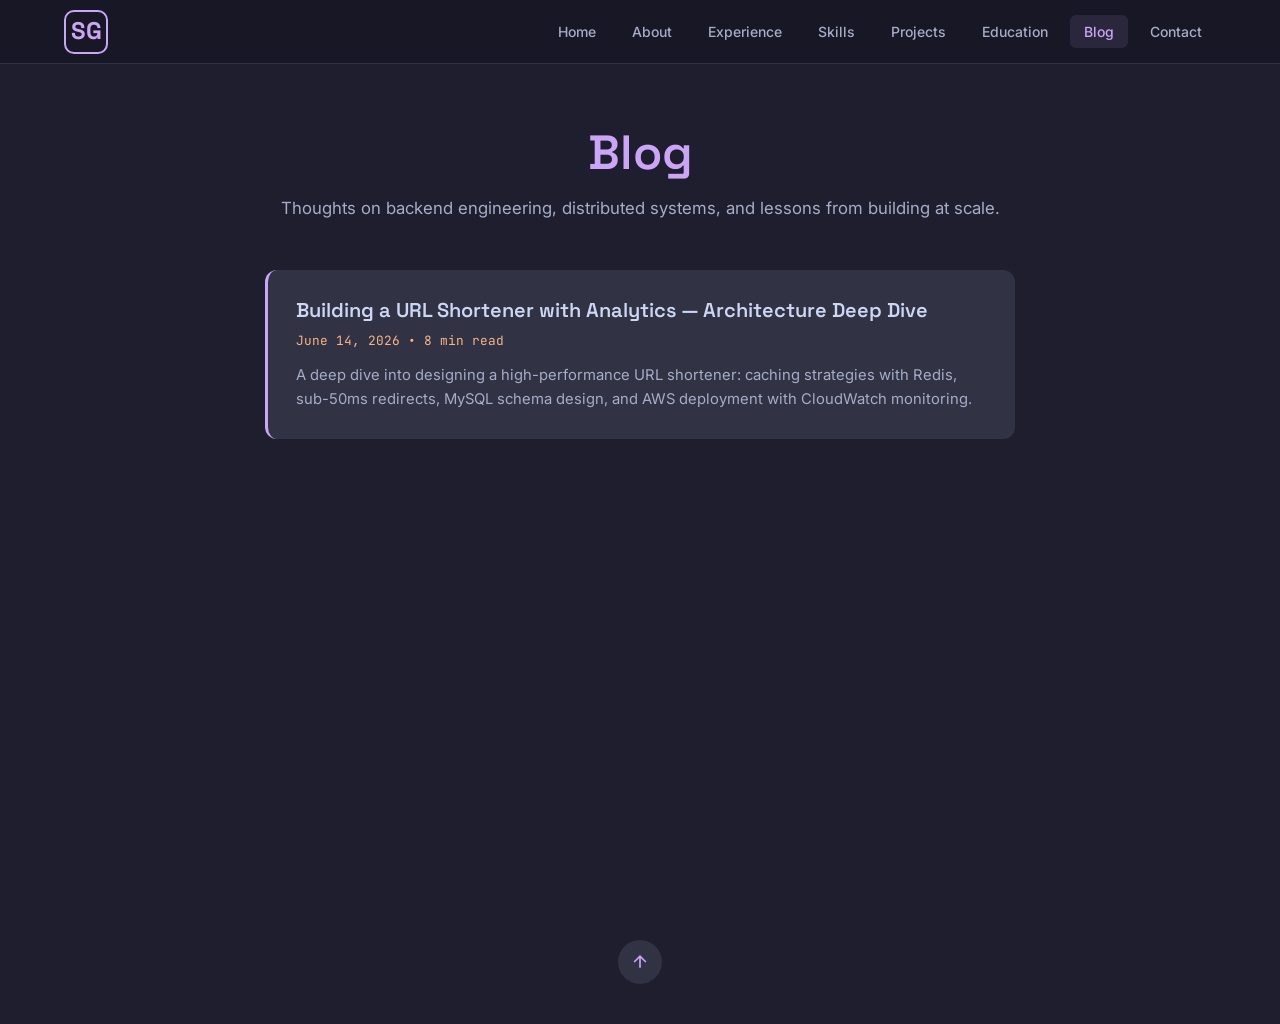
==== blogs/index.html @ 09ce2ef7 "feat: add blog with directory-based routing - blogs/index.html — blog listing page - blogs/dummyblog" ====
<!DOCTYPE html>
<html lang="en">
<head>
    <meta charset="UTF-8">
    <meta name="viewport" content="width=device-width, initial-scale=1.0">
    <meta name="description" content="Sagar Gupta — Blog on Backend Engineering, Distributed Systems, and building at scale.">
    <meta property="og:title" content="Sagar Gupta — Blog">
    <meta property="og:description" content="Thoughts on backend engineering, distributed systems, and lessons from building at scale.">
    <meta property="og:type" content="website">
    <title>Blog — Sagar Gupta</title>

    <link rel="preconnect" href="https://fonts.googleapis.com">
    <link rel="preconnect" href="https://fonts.gstatic.com" crossorigin>
    <link href="https://fonts.googleapis.com/css2?family=Inter:wght@300;400;500;600;700&family=Space+Grotesk:wght@400;500;600;700&family=JetBrains+Mono:wght@400;500&display=swap" rel="stylesheet">

    <link rel="stylesheet" href="../styles/main.css">
    <link rel="stylesheet" href="../styles/blog.css">
</head>
<body>

    <!-- Navigation -->
    <nav class="navbar scrolled" id="navbar">
        <div class="nav-container container">
            <a href="../#hero" class="nav-logo">SG</a>
            <ul class="nav-links">
                <li><a href="../#hero" class="nav-link">Home</a></li>
                <li><a href="../#about" class="nav-link">About</a></li>
                <li><a href="../#experience" class="nav-link">Experience</a></li>
                <li><a href="../#skills" class="nav-link">Skills</a></li>
                <li><a href="../#projects" class="nav-link">Projects</a></li>
                <li><a href="../#education" class="nav-link">Education</a></li>
                <li><a href="/blogs/" class="nav-link active">Blog</a></li>
                <li><a href="../#contact" class="nav-link">Contact</a></li>
            </ul>
        </div>
    </nav>

    <!-- Blog Listing -->
    <section class="blog-page">
        <div class="container">
            <div class="blog-page-header">
                <h1>Blog</h1>
                <p>Thoughts on backend engineering, distributed systems, and lessons from building at scale.</p>
            </div>
            <div class="blog-list">

                <a href="/blogs/dummyblog/" class="blog-post-card">
                    <h2>Building a URL Shortener with Analytics — Architecture Deep Dive</h2>
                    <div class="blog-post-meta">June 14, 2026 &bull; 8 min read</div>
                    <p>A deep dive into designing a high-performance URL shortener: caching strategies with Redis, sub-50ms redirects, MySQL schema design, and AWS deployment with CloudWatch monitoring.</p>
                </a>

            </div>
        </div>
    </section>

    <!-- Back to Top -->
    <div class="back-to-top-wrapper">
        <a href="#" class="back-to-top" aria-label="Back to top">
            <svg width="20" height="20" viewBox="0 0 24 24" fill="none" stroke="currentColor" stroke-width="2">
                <path d="M12 19V5M5 12l7-7 7 7"/>
            </svg>
        </a>
    </div>

</body>
</html>
---- styles/main.css ----
/* ========================================
   Catppuccin Mocha Theme — CSS Variables
   ======================================== */
:root {
    /* Background */
    --color-base: #1e1e2e;
    --color-mantle: #181825;
    --color-crust: #11111b;

    /* Surfaces */
    --color-surface0: #313244;
    --color-surface1: #45475a;
    --color-surface2: #585b70;

    /* Text */
    --color-text: #cdd6f4;
    --color-subtext0: #a6adc8;
    --color-subtext1: #bac2de;
    --color-overlay0: #6c7086;

    /* Accents */
    --color-mauve: #cba6f7;
    --color-blue: #89b4fa;
    --color-green: #a6e3a1;
    --color-peach: #fab387;
    --color-pink: #f5c2e7;
    --color-yellow: #f9e2af;
    --color-teal: #94e2d5;
    --color-red: #f38ba8;

    /* Typography */
    --font-heading: 'Space Grotesk', sans-serif;
    --font-body: 'Inter', sans-serif;
    --font-mono: 'JetBrains Mono', monospace;

    /* Layout */
    --max-width: 1200px;
    --nav-height: 64px;

    /* Transitions */
    --transition: 0.3s ease;
}

/* ========================================
   Reset & Base
   ======================================== */
*, *::before, *::after {
    margin: 0;
    padding: 0;
    box-sizing: border-box;
}

html {
    scroll-behavior: smooth;
    scroll-padding-top: var(--nav-height);
}

body {
    font-family: var(--font-body);
    background-color: var(--color-base);
    color: var(--color-text);
    line-height: 1.7;
    overflow-x: hidden;
    -webkit-font-smoothing: antialiased;
}

.container {
    width: 100%;
    max-width: var(--max-width);
    margin: 0 auto;
    padding: 0 24px;
}

a {
    color: inherit;
    text-decoration: none;
}

ul {
    list-style: none;
}

img {
    max-width: 100%;
    display: block;
}

/* ========================================
   Typography
   ======================================== */
h1, h2, h3, h4 {
    font-family: var(--font-heading);
    font-weight: 600;
    line-height: 1.2;
}

.section-title {
    font-size: clamp(1.75rem, 4vw, 2.5rem);
    text-align: center;
    margin-bottom: 48px;
    color: var(--color-mauve);
    position: relative;
}

.section-title::after {
    content: '';
    display: block;
    width: 60px;
    height: 3px;
    background: var(--color-mauve);
    margin: 12px auto 0;
    border-radius: 2px;
}

/* ========================================
   Buttons
   ======================================== */
.btn {
    display: inline-flex;
    align-items: center;
    gap: 8px;
    padding: 12px 28px;
    border-radius: 8px;
    font-family: var(--font-heading);
    font-weight: 500;
    font-size: 0.95rem;
    cursor: pointer;
    transition: all var(--transition);
    border: 2px solid transparent;
}

.btn-primary {
    background: var(--color-mauve);
    color: var(--color-crust);
}

.btn-primary:hover {
    background: transparent;
    color: var(--color-mauve);
    border-color: var(--color-mauve);
    transform: translateY(-2px);
    box-shadow: 0 4px 20px rgba(203, 166, 247, 0.3);
}

.btn-secondary {
    background: transparent;
    color: var(--color-mauve);
    border-color: var(--color-mauve);
}

.btn-secondary:hover {
    background: var(--color-mauve);
    color: var(--color-crust);
    transform: translateY(-2px);
    box-shadow: 0 4px 20px rgba(203, 166, 247, 0.3);
}

/* ========================================
   Navigation
   ======================================== */
.navbar {
    position: fixed;
    top: 0;
    left: 0;
    width: 100%;
    height: var(--nav-height);
    background: var(--color-mantle);
    z-index: 1000;
    border-bottom: 1px solid var(--color-surface0);
    transition: background var(--transition);
}

.navbar.scrolled {
    background: rgba(24, 24, 37, 0.95);
    backdrop-filter: blur(10px);
}

.nav-container {
    display: flex;
    align-items: center;
    justify-content: space-between;
    height: 100%;
}

.nav-logo {
    font-family: var(--font-heading);
    font-size: 1.5rem;
    font-weight: 700;
    color: var(--color-mauve);
    width: 44px;
    height: 44px;
    display: flex;
    align-items: center;
    justify-content: center;
    border: 2px solid var(--color-mauve);
    border-radius: 10px;
    transition: all var(--transition);
}

.nav-logo:hover {
    background: var(--color-mauve);
    color: var(--color-crust);
}

.nav-links {
    display: flex;
    gap: 8px;
}

.nav-link {
    font-size: 0.875rem;
    padding: 8px 14px;
    border-radius: 6px;
    color: var(--color-subtext0);
    transition: all var(--transition);
    font-weight: 500;
}

.nav-link:hover,
.nav-link.active {
    color: var(--color-mauve);
    background: rgba(203, 166, 247, 0.1);
}

/* Hamburger */
.hamburger {
    display: none;
    flex-direction: column;
    gap: 5px;
    background: none;
    border: none;
    cursor: pointer;
    padding: 4px;
    z-index: 1001;
}

.hamburger span {
    display: block;
    width: 24px;
    height: 2px;
    background: var(--color-text);
    transition: all 0.3s ease;
    border-radius: 2px;
}

.hamburger.active span:nth-child(1) {
    transform: rotate(45deg) translate(5px, 5px);
}

.hamburger.active span:nth-child(2) {
    opacity: 0;
}

.hamburger.active span:nth-child(3) {
    transform: rotate(-45deg) translate(5px, -5px);
}

/* ========================================
   Hero Section
   ======================================== */
.hero {
    min-height: 100vh;
    display: flex;
    align-items: center;
    justify-content: center;
    position: relative;
    padding: calc(var(--nav-height) + 40px) 0 40px;
    overflow: hidden;
}

.hero-bg-shapes {
    position: absolute;
    inset: 0;
    pointer-events: none;
    overflow: hidden;
}

.shape {
    position: absolute;
    border-radius: 50%;
    filter: blur(80px);
    opacity: 0.15;
    animation: float 20s ease-in-out infinite;
}

.shape-1 {
    width: 400px;
    height: 400px;
    background: var(--color-mauve);
    top: -100px;
    right: -100px;
}

.shape-2 {
    width: 300px;
    height: 300px;
    background: var(--color-blue);
    bottom: -50px;
    left: -50px;
    animation-delay: -7s;
}

.shape-3 {
    width: 200px;
    height: 200px;
    background: var(--color-peach);
    top: 50%;
    left: 50%;
    animation-delay: -14s;
}

@keyframes float {
    0%, 100% { transform: translate(0, 0) scale(1); }
    33% { transform: translate(30px, -30px) scale(1.1); }
    66% { transform: translate(-20px, 20px) scale(0.9); }
}

.hero-content {
    text-align: center;
    position: relative;
    z-index: 1;
}

.hero-greeting {
    font-size: 1.1rem;
    color: var(--color-peach);
    margin-bottom: 8px;
    font-weight: 500;
}

.hero-name {
    font-size: clamp(2.5rem, 7vw, 4.5rem);
    color: var(--color-text);
    margin-bottom: 12px;
    letter-spacing: -1px;
}

.hero-tagline {
    font-size: clamp(1rem, 2.5vw, 1.35rem);
    color: var(--color-mauve);
    font-family: var(--font-mono);
    font-weight: 500;
    margin-bottom: 8px;
}

.hero-subtitle {
    font-size: 1rem;
    color: var(--color-subtext0);
    margin-bottom: 36px;
    max-width: 500px;
    margin-left: auto;
    margin-right: auto;
}

.hero-cta {
    display: flex;
    gap: 16px;
    justify-content: center;
    flex-wrap: wrap;
}

.scroll-indicator {
    position: absolute;
    bottom: 32px;
    left: 50%;
    transform: translateX(-50%);
    color: var(--color-subtext0);
    animation: bounce 2s ease-in-out infinite;
    transition: color var(--transition);
}

.scroll-indicator:hover {
    color: var(--color-mauve);
}

@keyframes bounce {
    0%, 20%, 50%, 80%, 100% { transform: translateX(-50%) translateY(0); }
    40% { transform: translateX(-50%) translateY(-10px); }
    60% { transform: translateX(-50%) translateY(-5px); }
}

/* ========================================
   Sections (shared)
   ======================================== */
.section {
    padding: 100px 0;
}

.section:nth-child(even) {
    background: var(--color-mantle);
}

/* ========================================
   About Section
   ======================================== */
.about-content {
    display: grid;
    grid-template-columns: 3fr 2fr;
    gap: 60px;
    align-items: center;
}

.about-text p {
    color: var(--color-subtext0);
    margin-bottom: 16px;
    font-size: 1.05rem;
}

.about-text p strong {
    color: var(--color-text);
}

.about-stats {
    display: flex;
    gap: 32px;
    margin: 28px 0;
}

.stat {
    text-align: center;
}

.stat-number {
    display: block;
    font-family: var(--font-heading);
    font-size: 1.5rem;
    font-weight: 700;
    color: var(--color-mauve);
}

.stat-label {
    font-size: 0.8rem;
    color: var(--color-subtext0);
    text-transform: uppercase;
    letter-spacing: 0.5px;
}

.about-avatar {
    display: flex;
    justify-content: center;
}

.avatar-img {
    width: 200px;
    height: 200px;
    border-radius: 50%;
    object-fit: cover;
    border: 3px solid var(--color-mauve);
    box-shadow: 0 8px 32px rgba(203, 166, 247, 0.25);
}

/* ========================================
   Experience (Timeline)
   ======================================== */
.timeline {
    position: relative;
    padding-left: 32px;
}

.timeline-line {
    position: absolute;
    left: 8px;
    top: 8px;
    bottom: 8px;
    width: 2px;
    background: linear-gradient(to bottom, var(--color-mauve), var(--color-blue), var(--color-mauve));
    border-radius: 1px;
}

.timeline-item {
    position: relative;
    margin-bottom: 48px;
}

.timeline-item:last-child {
    margin-bottom: 0;
}

.timeline-dot {
    position: absolute;
    left: -32px;
    top: 6px;
    width: 18px;
    height: 18px;
    border-radius: 50%;
    background: var(--color-mauve);
    border: 3px solid var(--color-base);
    box-shadow: 0 0 0 3px var(--color-mauve);
    z-index: 1;
}

.timeline-content {
    background: var(--color-surface0);
    border-radius: 12px;
    padding: 28px;
    border-left: 3px solid var(--color-mauve);
    transition: transform var(--transition), box-shadow var(--transition);
}

.timeline-content:hover {
    transform: translateX(4px);
    box-shadow: 0 4px 20px rgba(203, 166, 247, 0.15);
}

.timeline-header {
    display: flex;
    justify-content: space-between;
    align-items: flex-start;
    flex-wrap: wrap;
    gap: 8px;
    margin-bottom: 4px;
}

.timeline-role {
    font-size: 1.2rem;
    color: var(--color-text);
}

.timeline-date {
    font-family: var(--font-mono);
    font-size: 0.825rem;
    color: var(--color-peach);
    background: rgba(250, 179, 135, 0.1);
    padding: 4px 12px;
    border-radius: 20px;
    white-space: nowrap;
}

.timeline-company {
    color: var(--color-blue);
    font-weight: 500;
    margin-bottom: 12px;
    font-size: 0.95rem;
}

.timeline-bullets {
    list-style: none;
}

.timeline-bullets li {
    position: relative;
    padding-left: 20px;
    margin-bottom: 10px;
    color: var(--color-subtext0);
    font-size: 0.95rem;
    line-height: 1.6;
}

.timeline-bullets li::before {
    content: '▸';
    position: absolute;
    left: 0;
    color: var(--color-mauve);
    font-size: 0.8rem;
}

.timeline-bullets li strong {
    color: var(--color-text);
}

/* ========================================
   Skills
   ======================================== */
.skills-grid {
    display: grid;
    grid-template-columns: repeat(auto-fit, minmax(300px, 1fr));
    gap: 28px;
}

.skill-category {
    background: var(--color-surface0);
    border-radius: 12px;
    padding: 24px;
    transition: transform var(--transition), box-shadow var(--transition);
}

.skill-category:hover {
    transform: translateY(-3px);
    box-shadow: 0 6px 24px rgba(0, 0, 0, 0.3);
}

.skill-cat-title {
    font-size: 1rem;
    color: var(--color-text);
    margin-bottom: 16px;
    padding-bottom: 8px;
    border-bottom: 1px solid var(--color-surface1);
}

.skill-tags {
    display: flex;
    flex-wrap: wrap;
    gap: 8px;
}

.skill-tag {
    font-family: var(--font-mono);
    font-size: 0.8rem;
    font-weight: 500;
    padding: 5px 12px;
    border-radius: 6px;
    background: color-mix(in srgb, var(--tag-color, var(--color-blue)) 15%, transparent);
    color: var(--tag-color, var(--color-blue));
    border: 1px solid color-mix(in srgb, var(--tag-color, var(--color-blue)) 30%, transparent);
}

/* ========================================
   Projects
   ======================================== */
.projects-grid {
    display: grid;
    grid-template-columns: repeat(auto-fit, minmax(320px, 1fr));
    gap: 28px;
}

.project-card {
    background: var(--color-surface0);
    border-radius: 12px;
    padding: 28px;
    border: 1px solid transparent;
    transition: all var(--transition);
    position: relative;
    overflow: hidden;
}

.project-card::before {
    content: '';
    position: absolute;
    top: 0;
    left: 0;
    width: 100%;
    height: 3px;
    background: linear-gradient(90deg, var(--color-mauve), var(--color-blue), var(--color-green));
    opacity: 0;
    transition: opacity var(--transition);
}

.project-card:hover {
    transform: translateY(-4px);
    box-shadow: 0 8px 30px rgba(0, 0, 0, 0.3);
    border-color: var(--color-surface1);
}

.project-card:hover::before {
    opacity: 1;
}

.project-title {
    font-size: 1.15rem;
    color: var(--color-text);
    margin-bottom: 12px;
}

.project-desc {
    color: var(--color-subtext0);
    font-size: 0.925rem;
    margin-bottom: 18px;
    line-height: 1.65;
}

.project-desc strong {
    color: var(--color-green);
}

.project-tags {
    display: flex;
    flex-wrap: wrap;
    gap: 6px;
}

.project-tags span {
    font-family: var(--font-mono);
    font-size: 0.75rem;
    padding: 3px 10px;
    border-radius: 4px;
    background: rgba(203, 166, 247, 0.1);
    color: var(--color-mauve);
}

/* ========================================
   Education
   ======================================== */
.education-card {
    display: flex;
    align-items: flex-start;
    gap: 24px;
    background: var(--color-surface0);
    border-radius: 12px;
    padding: 32px;
    max-width: 700px;
    margin: 0 auto;
    border-left: 3px solid var(--color-mauve);
    transition: transform var(--transition), box-shadow var(--transition);
}

.education-card:hover {
    transform: translateY(-2px);
    box-shadow: 0 6px 24px rgba(0, 0, 0, 0.3);
}

.edu-icon {
    flex-shrink: 0;
    width: 56px;
    height: 56px;
    background: rgba(203, 166, 247, 0.1);
    border-radius: 12px;
    display: flex;
    align-items: center;
    justify-content: center;
}

.edu-content h3 {
    font-size: 1.15rem;
    color: var(--color-text);
    margin-bottom: 4px;
}

.edu-degree {
    color: var(--color-subtext0);
    font-size: 0.925rem;
    margin-bottom: 8px;
}

.edu-meta {
    font-family: var(--font-mono);
    font-size: 0.825rem;
    color: var(--color-peach);
}

.edu-separator {
    margin: 0 8px;
    color: var(--color-surface2);
}

/* ========================================
   Blog
   ======================================== */
.blog {
    background: var(--color-base);
}

.blog-placeholder {
    text-align: center;
    padding: 60px 24px;
    background: var(--color-surface0);
    border-radius: 16px;
    max-width: 550px;
    margin: 0 auto;
    border: 1px dashed var(--color-pink);
    transition: border-color var(--transition);
}

.blog-placeholder:hover {
    border-color: var(--color-mauve);
}

.blog-icon {
    margin-bottom: 20px;
    animation: float 6s ease-in-out infinite;
}

.blog-placeholder h3 {
    font-size: 1.4rem;
    color: var(--color-pink);
    margin-bottom: 12px;
}

.blog-placeholder p {
    color: var(--color-subtext0);
    margin-bottom: 24px;
    line-height: 1.6;
}

/* ========================================
   Contact
   ======================================== */
.contact-content {
    text-align: center;
    max-width: 600px;
    margin: 0 auto;
}

.contact-intro {
    color: var(--color-subtext0);
    margin-bottom: 36px;
    font-size: 1.05rem;
}

.contact-links {
    display: flex;
    flex-direction: column;
    align-items: center;
    gap: 16px;
}

.contact-link {
    display: inline-flex;
    align-items: center;
    gap: 12px;
    padding: 14px 24px;
    background: var(--color-surface0);
    border-radius: 10px;
    color: var(--color-text);
    font-weight: 500;
    transition: all var(--transition);
    border: 1px solid transparent;
}

.contact-link:hover {
    border-color: var(--color-mauve);
    color: var(--color-mauve);
    transform: translateY(-2px);
    box-shadow: 0 4px 16px rgba(203, 166, 247, 0.15);
}

/* ========================================
   Back to Top
   ======================================== */
.back-to-top-wrapper {
    display: flex;
    justify-content: center;
    padding: 40px 0;
}

.back-to-top {
    width: 44px;
    height: 44px;
    background: var(--color-surface0);
    border-radius: 50%;
    display: flex;
    align-items: center;
    justify-content: center;
    color: var(--color-mauve);
    transition: all var(--transition);
}

.back-to-top:hover {
    background: var(--color-mauve);
    color: var(--color-crust);
    transform: translateY(-3px);
}

/* ========================================
   Reveal Animations (triggered by JS)
   ======================================== */
.reveal {
    opacity: 0;
    transform: translateY(30px);
    transition: opacity 0.6s ease, transform 0.6s ease;
}

.reveal.visible {
    opacity: 1;
    transform: translateY(0);
}

/* Stagger for timeline items */
.timeline-item:nth-child(even) .reveal {
    transform: translateY(30px);
}

.timeline-item:nth-child(odd) .reveal {
    transform: translateY(30px);
}

/* ========================================
   Responsive Design
   ======================================== */

/* Tablet & below */
@media (max-width: 1024px) {
    .about-content {
        grid-template-columns: 1fr;
        gap: 40px;
    }

    .about-avatar {
        order: -1;
    }

    .avatar-img {
        width: 150px;
        height: 150px;
    }

    .section {
        padding: 80px 0;
    }
}

/* Mobile */
@media (max-width: 768px) {
    :root {
        --nav-height: 56px;
    }

    /* Navigation */
    .nav-links {
        position: fixed;
        top: 0;
        right: -100%;
        width: 70%;
        max-width: 300px;
        height: 100vh;
        background: var(--color-mantle);
        flex-direction: column;
        padding: calc(var(--nav-height) + 24px) 24px 24px;
        gap: 4px;
        transition: right 0.3s ease;
        box-shadow: -4px 0 20px rgba(0, 0, 0, 0.3);
    }

    .nav-links.active {
        right: 0;
    }

    .nav-link {
        display: block;
        padding: 12px 16px;
        font-size: 1rem;
        border-radius: 8px;
    }

    .hamburger {
        display: flex;
    }

    /* Hero */
    .hero {
        text-align: center;
        padding: calc(var(--nav-height) + 20px) 16px 20px;
    }

    .hero-cta {
        flex-direction: column;
        align-items: center;
    }

    .hero-cta .btn {
        width: 100%;
        justify-content: center;
    }

    /* Timeline */
    .timeline {
        padding-left: 28px;
    }

    .timeline-dot {
        left: -28px;
    }

    .timeline-header {
        flex-direction: column;
    }

    .timeline-content {
        padding: 20px;
    }

    /* Skills */
    .skills-grid {
        grid-template-columns: 1fr;
    }

    /* Projects */
    .projects-grid {
        grid-template-columns: 1fr;
    }

    /* Education */
    .education-card {
        flex-direction: column;
        align-items: center;
        text-align: center;
    }

    /* Contact */
    .contact-link {
        width: 100%;
        justify-content: center;
    }

    /* Section */
    .section {
        padding: 60px 0;
    }
}

/* Small mobile */
@media (max-width: 480px) {
    .about-stats {
        gap: 20px;
    }

    .stat-number {
        font-size: 1.2rem;
    }

    .timeline-bullets li {
        font-size: 0.875rem;
    }

    .container {
        padding: 0 16px;
    }
}

/* ========================================
   Mobile nav overlay
   ======================================== */
.nav-overlay {
    position: fixed;
    inset: 0;
    background: rgba(0, 0, 0, 0.5);
    z-index: 999;
    opacity: 0;
    pointer-events: none;
    transition: opacity var(--transition);
}

.nav-overlay.active {
    opacity: 1;
    pointer-events: all;
}
---- styles/blog.css ----
/* ========================================
   Blog Styles — extends main.css
   ======================================== */

.blog-page {
    padding-top: calc(var(--nav-height) + 60px);
    padding-bottom: 80px;
    min-height: 100vh;
}

.blog-page-header {
    text-align: center;
    margin-bottom: 48px;
}

.blog-page-header h1 {
    font-family: var(--font-heading);
    font-size: clamp(2rem, 5vw, 3rem);
    color: var(--color-mauve);
    margin-bottom: 12px;
}

.blog-page-header p {
    color: var(--color-subtext0);
    font-size: 1.05rem;
}

/* Blog post card (listing) */
.blog-list {
    display: flex;
    flex-direction: column;
    gap: 24px;
    max-width: 750px;
    margin: 0 auto;
}

.blog-post-card {
    background: var(--color-surface0);
    border-radius: 12px;
    padding: 28px;
    border-left: 3px solid var(--color-mauve);
    transition: all var(--transition);
    display: block;
    color: inherit;
}

.blog-post-card:hover {
    transform: translateX(4px);
    box-shadow: 0 4px 20px rgba(203, 166, 247, 0.15);
    border-left-color: var(--color-pink);
}

.blog-post-card h2 {
    font-size: 1.25rem;
    color: var(--color-text);
    margin-bottom: 8px;
}

.blog-post-meta {
    font-family: var(--font-mono);
    font-size: 0.8rem;
    color: var(--color-peach);
    margin-bottom: 12px;
}

.blog-post-card p {
    color: var(--color-subtext0);
    font-size: 0.925rem;
    line-height: 1.6;
}

/* Single post page */
.blog-post {
    max-width: 750px;
    margin: 0 auto;
}

.blog-post .back-link {
    display: inline-flex;
    align-items: center;
    gap: 6px;
    color: var(--color-mauve);
    font-size: 0.9rem;
    margin-bottom: 32px;
    transition: color var(--transition);
}

.blog-post .back-link:hover {
    color: var(--color-pink);
}

.blog-post-header {
    margin-bottom: 36px;
}

.blog-post-header h1 {
    font-family: var(--font-heading);
    font-size: clamp(1.75rem, 4vw, 2.25rem);
    color: var(--color-text);
    margin-bottom: 8px;
    line-height: 1.3;
}

.blog-post-header .blog-post-meta {
    font-family: var(--font-mono);
    font-size: 0.825rem;
    color: var(--color-peach);
}

.blog-post-body {
    color: var(--color-subtext0);
    font-size: 1.05rem;
    line-height: 1.85;
}

.blog-post-body h2 {
    font-family: var(--font-heading);
    font-size: 1.35rem;
    color: var(--color-text);
    margin: 36px 0 12px;
}

.blog-post-body h3 {
    font-family: var(--font-heading);
    font-size: 1.15rem;
    color: var(--color-text);
    margin: 28px 0 10px;
}

.blog-post-body p {
    margin-bottom: 16px;
}

.blog-post-body strong {
    color: var(--color-text);
}

.blog-post-body code {
    font-family: var(--font-mono);
    font-size: 0.88rem;
    background: var(--color-surface1);
    padding: 2px 6px;
    border-radius: 4px;
    color: var(--color-peach);
}

.blog-post-body pre {
    background: var(--color-crust);
    border: 1px solid var(--color-surface0);
    border-radius: 10px;
    padding: 20px 24px;
    overflow-x: auto;
    margin: 20px 0;
    font-size: 0.88rem;
    line-height: 1.6;
}

.blog-post-body pre code {
    background: none;
    padding: 0;
    color: var(--color-text);
}

.blog-post-body ul, .blog-post-body ol {
    margin: 12px 0 20px 24px;
}

.blog-post-body li {
    margin-bottom: 8px;
}

.blog-post-body blockquote {
    border-left: 3px solid var(--color-mauve);
    padding-left: 16px;
    margin: 20px 0;
    color: var(--color-overlay0);
    font-style: italic;
}

.blog-post-body a {
    color: var(--color-blue);
    border-bottom: 1px solid transparent;
    transition: border-color var(--transition);
}

.blog-post-body a:hover {
    border-bottom-color: var(--color-blue);
}

.blog-post-body hr {
    border: none;
    border-top: 1px solid var(--color-surface1);
    margin: 32px 0;
}

/* Empty state */
.blog-empty {
    text-align: center;
    padding: 60px 24px;
    color: var(--color-subtext0);
}

@media (max-width: 768px) {
    .blog-post-card {
        padding: 20px;
    }

    .blog-post-body {
        font-size: 1rem;
    }

    .blog-post-body pre {
        padding: 14px 16px;
    }
}
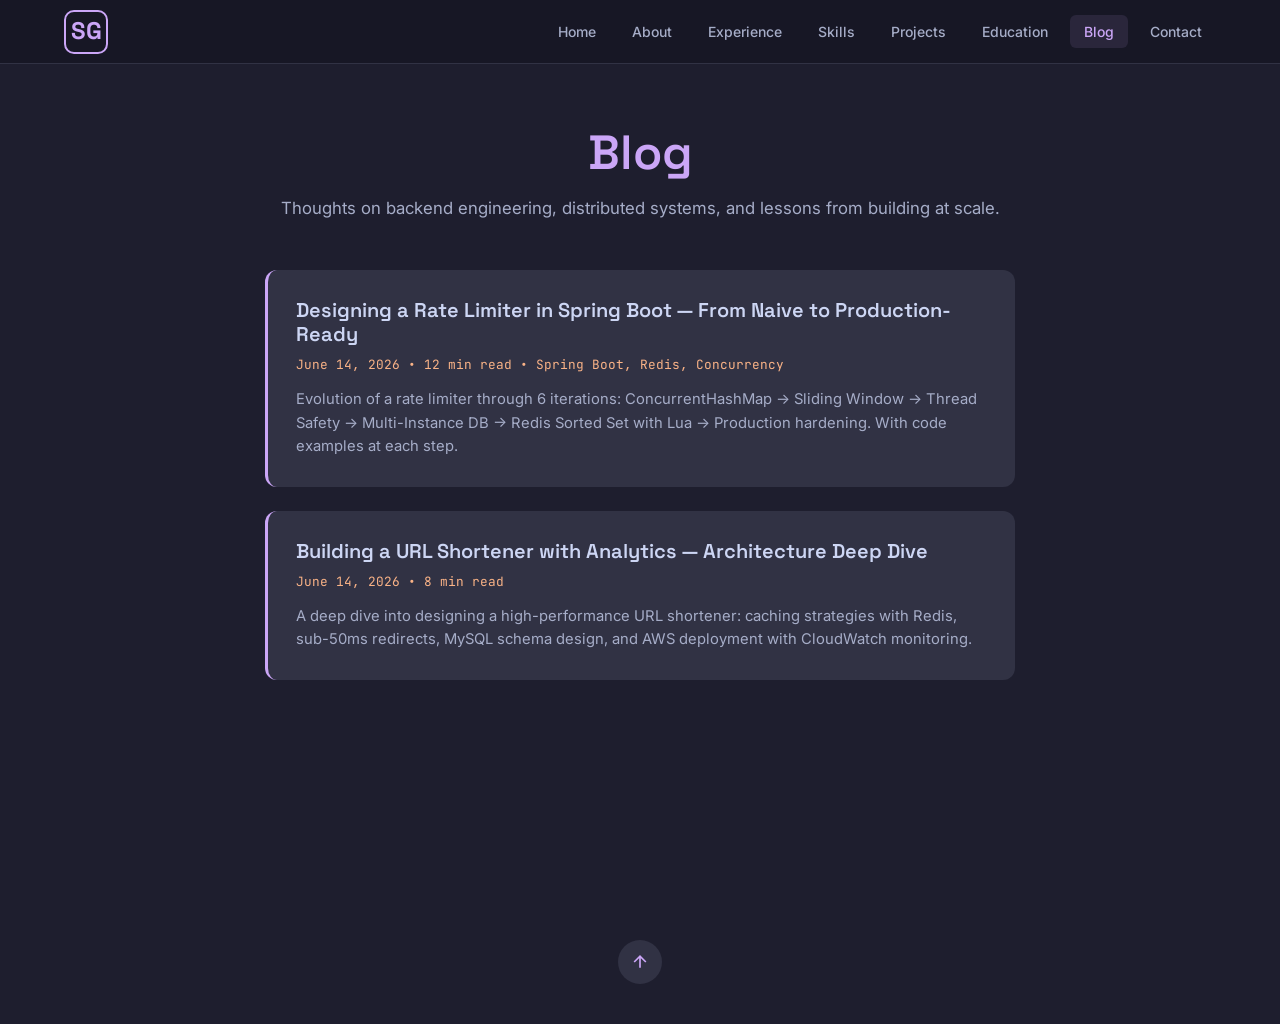
==== commit ddb259b8: "feat: add Rate Limiter LLD blog post with 6-stage evolution and code examples - blogs/rate-limiter-d" ====
--- a/blogs/index.html
+++ b/blogs/index.html
@@ -8,6 +8,8 @@
     <meta property="og:description" content="Thoughts on backend engineering, distributed systems, and lessons from building at scale.">
     <meta property="og:type" content="website">
     <title>Blog — Sagar Gupta</title>
+
+    <link rel="icon" type="image/svg+xml" href="../assets/favicon.svg">
 
     <link rel="preconnect" href="https://fonts.googleapis.com">
     <link rel="preconnect" href="https://fonts.gstatic.com" crossorigin>
@@ -44,6 +46,12 @@
             </div>
             <div class="blog-list">
 
+                <a href="/blogs/rate-limiter-design/" class="blog-post-card">
+                    <h2>Designing a Rate Limiter in Spring Boot — From Naive to Production-Ready</h2>
+                    <div class="blog-post-meta">June 14, 2026 &bull; 12 min read &bull; Spring Boot, Redis, Concurrency</div>
+                    <p>Evolution of a rate limiter through 6 iterations: ConcurrentHashMap → Sliding Window → Thread Safety → Multi-Instance DB → Redis Sorted Set with Lua → Production hardening. With code examples at each step.</p>
+                </a>
+
                 <a href="/blogs/dummyblog/" class="blog-post-card">
                     <h2>Building a URL Shortener with Analytics — Architecture Deep Dive</h2>
                     <div class="blog-post-meta">June 14, 2026 &bull; 8 min read</div>
--- a/styles/blog.css
+++ b/styles/blog.css
@@ -193,6 +193,55 @@
     margin: 32px 0;
 }
 
+/* Comparison tables */
+.blog-post-body table {
+    width: 100%;
+    border-collapse: collapse;
+    margin: 20px 0;
+    font-size: 0.9rem;
+}
+
+.blog-post-body th {
+    background: var(--color-surface1);
+    color: var(--color-text);
+    padding: 10px 14px;
+    text-align: left;
+    font-family: var(--font-heading);
+    font-weight: 600;
+    font-size: 0.825rem;
+    text-transform: uppercase;
+    letter-spacing: 0.5px;
+}
+
+.blog-post-body td {
+    padding: 10px 14px;
+    border-bottom: 1px solid var(--color-surface0);
+    color: var(--color-subtext0);
+}
+
+.blog-post-body tr:last-child td {
+    border-bottom: none;
+}
+
+.blog-post-body tr:hover td {
+    background: rgba(203, 166, 247, 0.05);
+}
+
+/* Design note callout */
+.design-note {
+    background: rgba(250, 179, 135, 0.08);
+    border-left: 3px solid var(--color-peach);
+    border-radius: 0 8px 8px 0;
+    padding: 16px 20px;
+    margin: 20px 0;
+    font-size: 0.925rem;
+    color: var(--color-subtext0);
+}
+
+.design-note strong {
+    color: var(--color-peach);
+}
+
 /* Empty state */
 .blog-empty {
     text-align: center;
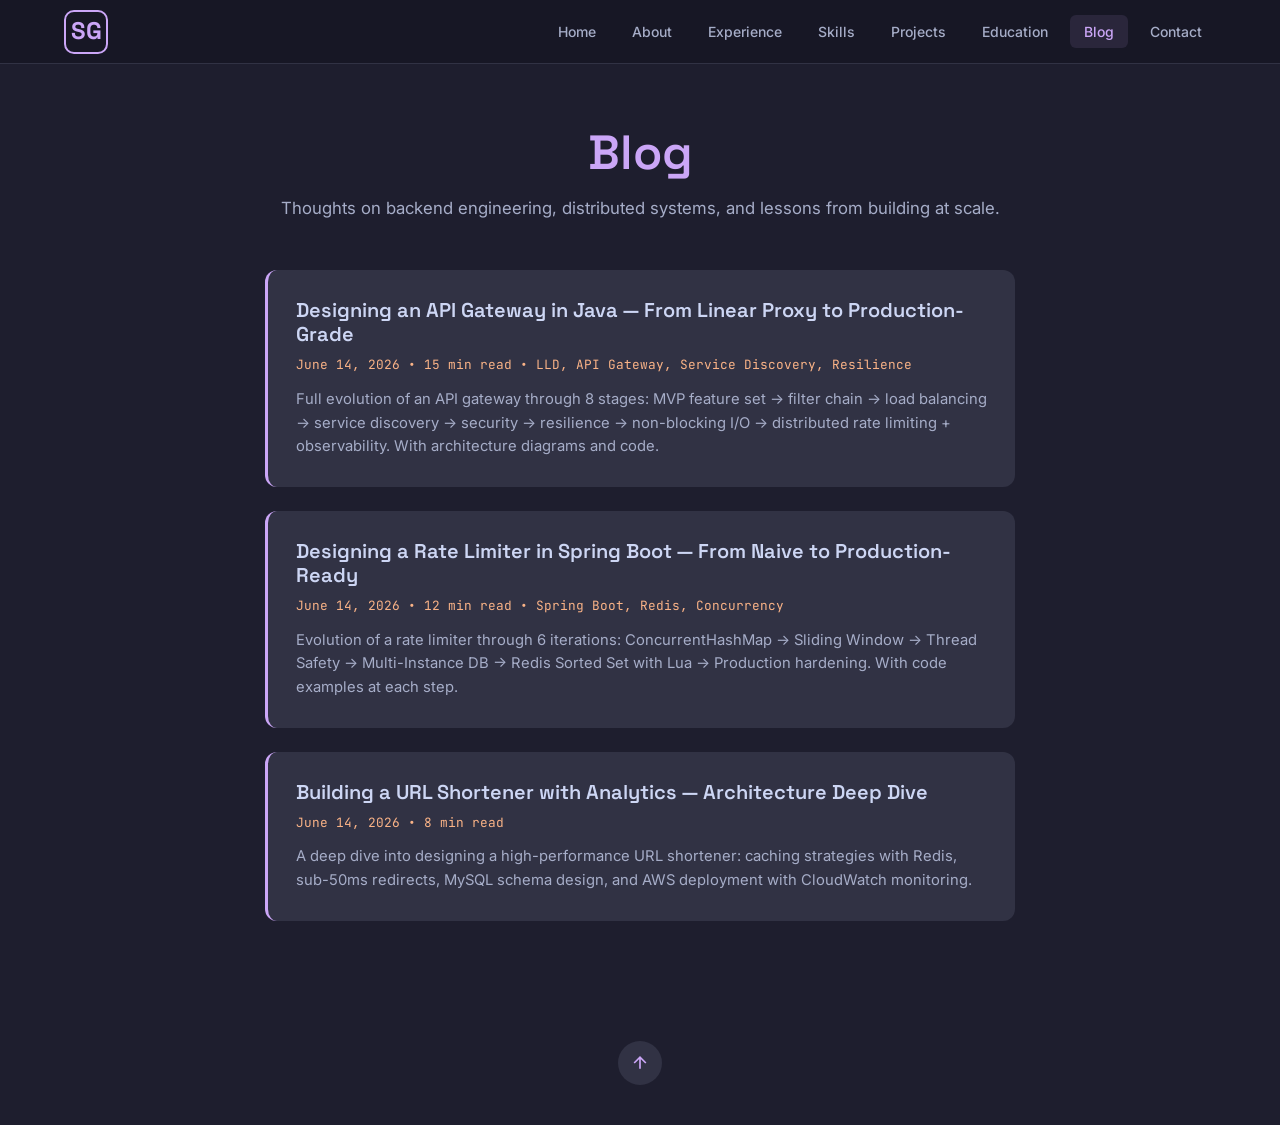
==== commit 32ed900d: "feat: add API Gateway LLD blog post with 8-stage evolution - blogs/api-gateway-design/index.html — f" ====
--- a/blogs/index.html
+++ b/blogs/index.html
@@ -46,6 +46,12 @@
             </div>
             <div class="blog-list">
 
+                <a href="/blogs/api-gateway-design/" class="blog-post-card">
+                    <h2>Designing an API Gateway in Java — From Linear Proxy to Production-Grade</h2>
+                    <div class="blog-post-meta">June 14, 2026 &bull; 15 min read &bull; LLD, API Gateway, Service Discovery, Resilience</div>
+                    <p>Full evolution of an API gateway through 8 stages: MVP feature set → filter chain → load balancing → service discovery → security → resilience → non-blocking I/O → distributed rate limiting + observability. With architecture diagrams and code.</p>
+                </a>
+
                 <a href="/blogs/rate-limiter-design/" class="blog-post-card">
                     <h2>Designing a Rate Limiter in Spring Boot — From Naive to Production-Ready</h2>
                     <div class="blog-post-meta">June 14, 2026 &bull; 12 min read &bull; Spring Boot, Redis, Concurrency</div>
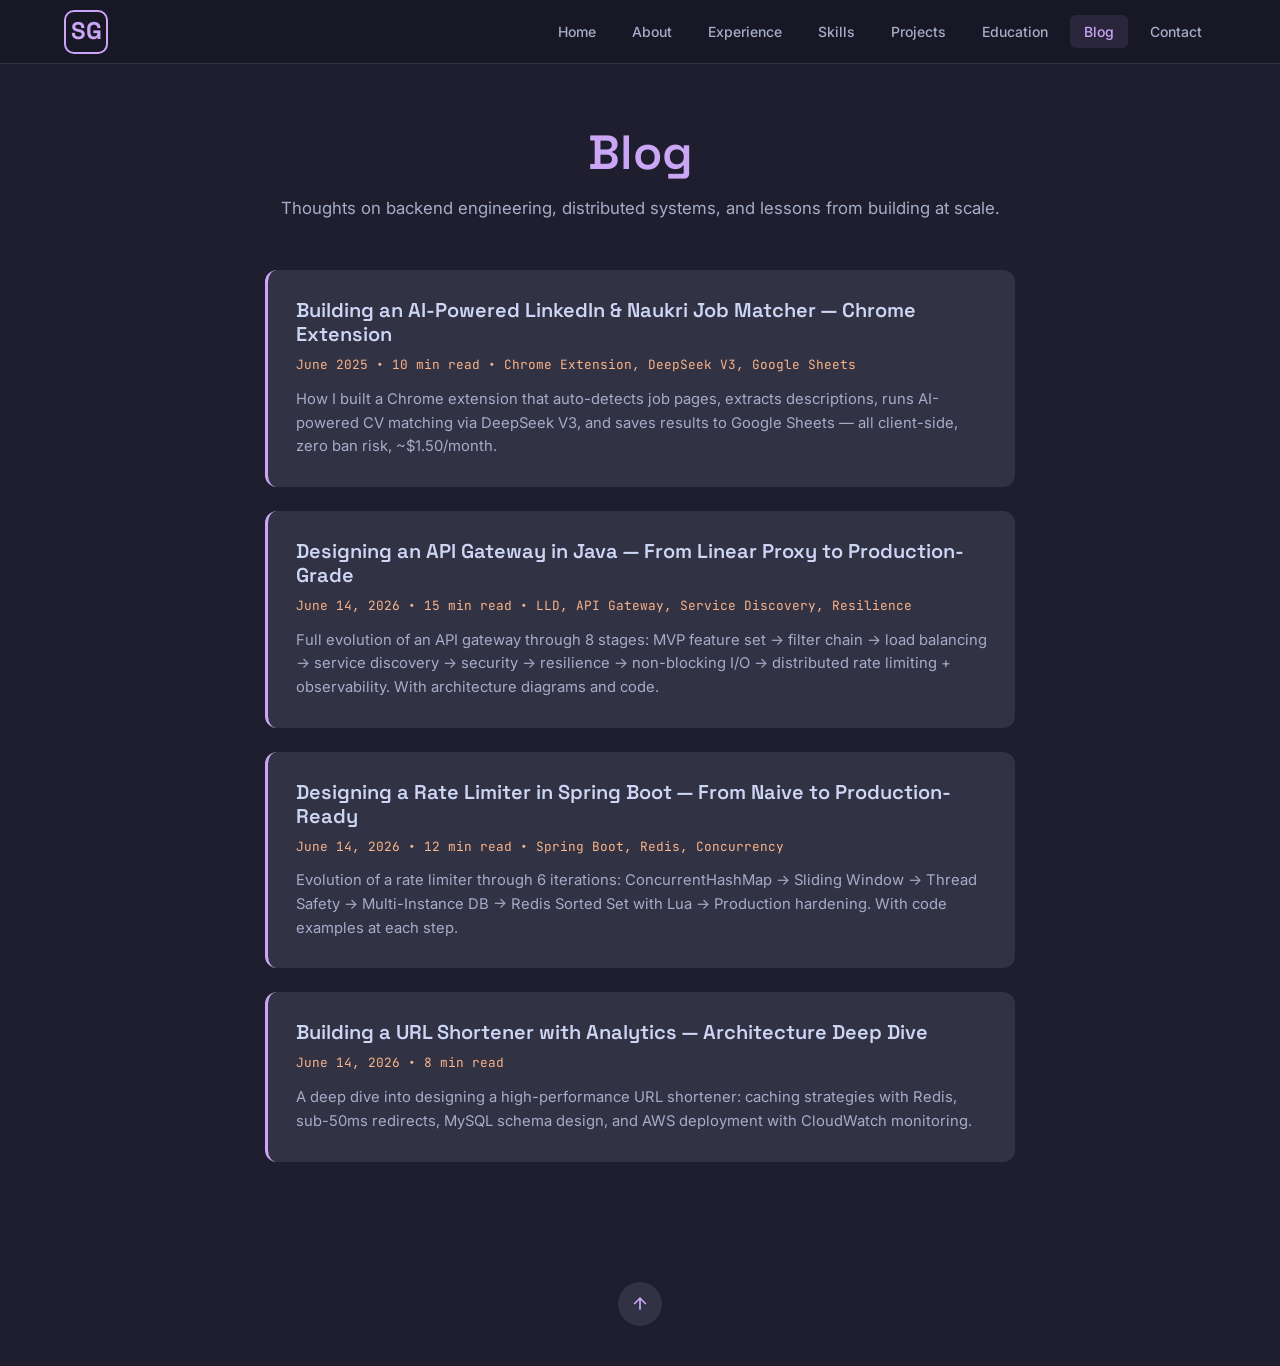
==== commit ba45e55b: "fix: restore blog listing gateway + add 4th blog post (Job Matcher Chrome Extension) - Restored #blo" ====
--- a/blogs/index.html
+++ b/blogs/index.html
@@ -46,6 +46,12 @@
             </div>
             <div class="blog-list">
 
+                <a href="/blogs/job-matcher-chrome-extension/" class="blog-post-card">
+                    <h2>Building an AI-Powered LinkedIn & Naukri Job Matcher — Chrome Extension</h2>
+                    <div class="blog-post-meta">June 2025 &bull; 10 min read &bull; Chrome Extension, DeepSeek V3, Google Sheets</div>
+                    <p>How I built a Chrome extension that auto-detects job pages, extracts descriptions, runs AI-powered CV matching via DeepSeek V3, and saves results to Google Sheets — all client-side, zero ban risk, ~$1.50/month.</p>
+                </a>
+
                 <a href="/blogs/api-gateway-design/" class="blog-post-card">
                     <h2>Designing an API Gateway in Java — From Linear Proxy to Production-Grade</h2>
                     <div class="blog-post-meta">June 14, 2026 &bull; 15 min read &bull; LLD, API Gateway, Service Discovery, Resilience</div>
@@ -58,7 +64,7 @@
                     <p>Evolution of a rate limiter through 6 iterations: ConcurrentHashMap → Sliding Window → Thread Safety → Multi-Instance DB → Redis Sorted Set with Lua → Production hardening. With code examples at each step.</p>
                 </a>
 
-                <a href="/blogs/dummyblog/" class="blog-post-card">
+                <a href="/blogs/url-shortener-deep-dive/" class="blog-post-card">
                     <h2>Building a URL Shortener with Analytics — Architecture Deep Dive</h2>
                     <div class="blog-post-meta">June 14, 2026 &bull; 8 min read</div>
                     <p>A deep dive into designing a high-performance URL shortener: caching strategies with Redis, sub-50ms redirects, MySQL schema design, and AWS deployment with CloudWatch monitoring.</p>
--- a/styles/main.css
+++ b/styles/main.css
@@ -739,36 +739,30 @@
     background: var(--color-base);
 }
 
-.blog-placeholder {
+.blog-subtitle {
     text-align: center;
-    padding: 60px 24px;
-    background: var(--color-surface0);
-    border-radius: 16px;
-    max-width: 550px;
+    color: var(--color-subtext0);
+    margin-top: -28px;
+    margin-bottom: 48px;
+    font-size: 1.05rem;
+}
+
+/* Blog listing on main page (uses blog.css .blog-list and .blog-post-card) */
+.blog .blog-list {
+    max-width: 750px;
     margin: 0 auto;
-    border: 1px dashed var(--color-pink);
-    transition: border-color var(--transition);
-}
-
-.blog-placeholder:hover {
-    border-color: var(--color-mauve);
-}
-
-.blog-icon {
-    margin-bottom: 20px;
-    animation: float 6s ease-in-out infinite;
-}
-
-.blog-placeholder h3 {
-    font-size: 1.4rem;
-    color: var(--color-pink);
-    margin-bottom: 12px;
-}
-
-.blog-placeholder p {
-    color: var(--color-subtext0);
-    margin-bottom: 24px;
-    line-height: 1.6;
+}
+
+.blog .blog-post-card {
+    display: flex;
+    flex-direction: column;
+}
+
+.blog .blog-post-card-content h3 {
+    font-size: 1.15rem;
+    color: var(--color-text);
+    margin-bottom: 8px;
+    font-family: var(--font-heading);
 }
 
 /* ========================================
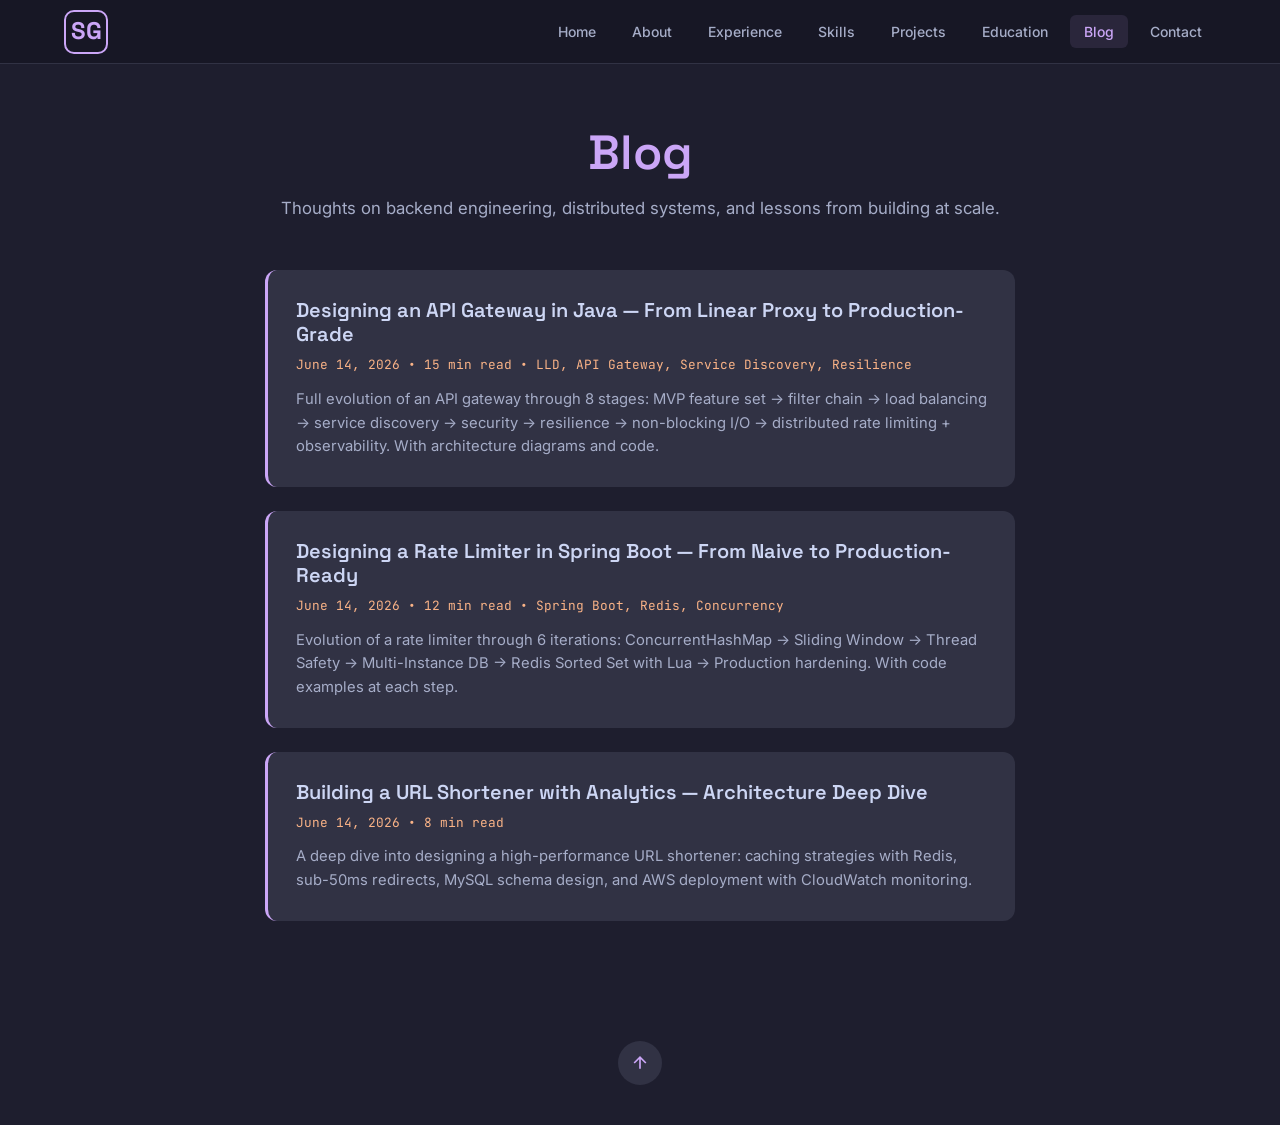
==== commit 72ebda08: "Revert "fix: restore blog listing gateway + add 4th blog post (Job Matcher Chrome Extension)" This r" ====
--- a/blogs/index.html
+++ b/blogs/index.html
@@ -46,12 +46,6 @@
             </div>
             <div class="blog-list">
 
-                <a href="/blogs/job-matcher-chrome-extension/" class="blog-post-card">
-                    <h2>Building an AI-Powered LinkedIn & Naukri Job Matcher — Chrome Extension</h2>
-                    <div class="blog-post-meta">June 2025 &bull; 10 min read &bull; Chrome Extension, DeepSeek V3, Google Sheets</div>
-                    <p>How I built a Chrome extension that auto-detects job pages, extracts descriptions, runs AI-powered CV matching via DeepSeek V3, and saves results to Google Sheets — all client-side, zero ban risk, ~$1.50/month.</p>
-                </a>
-
                 <a href="/blogs/api-gateway-design/" class="blog-post-card">
                     <h2>Designing an API Gateway in Java — From Linear Proxy to Production-Grade</h2>
                     <div class="blog-post-meta">June 14, 2026 &bull; 15 min read &bull; LLD, API Gateway, Service Discovery, Resilience</div>
--- a/styles/main.css
+++ b/styles/main.css
@@ -747,22 +747,185 @@
     font-size: 1.05rem;
 }
 
-/* Blog listing on main page (uses blog.css .blog-list and .blog-post-card) */
-.blog .blog-list {
-    max-width: 750px;
+/* Blog Post Card */
+.blog-post {
+    background: var(--color-surface0);
+    border-radius: 16px;
+    padding: 40px 36px;
+    max-width: 820px;
     margin: 0 auto;
-}
-
-.blog .blog-post-card {
-    display: flex;
-    flex-direction: column;
-}
-
-.blog .blog-post-card-content h3 {
-    font-size: 1.15rem;
+    border: 1px solid var(--color-surface1);
+    transition: box-shadow var(--transition);
+}
+
+.blog-post:hover {
+    box-shadow: 0 8px 32px rgba(0, 0, 0, 0.25);
+}
+
+.blog-post-header {
+    margin-bottom: 28px;
+    padding-bottom: 24px;
+    border-bottom: 1px solid var(--color-surface1);
+}
+
+.blog-post-meta {
+    display: flex;
+    flex-wrap: wrap;
+    align-items: center;
+    gap: 10px;
+    margin-bottom: 16px;
+}
+
+.blog-post-date {
+    font-family: var(--font-mono);
+    font-size: 0.8rem;
+    color: var(--color-overlay0);
+}
+
+.blog-post-tag {
+    font-family: var(--font-mono);
+    font-size: 0.7rem;
+    padding: 2px 8px;
+    border-radius: 4px;
+    background: rgba(203, 166, 247, 0.12);
+    color: var(--color-mauve);
+}
+
+.blog-post-title {
+    font-size: 1.4rem;
     color: var(--color-text);
-    margin-bottom: 8px;
+    line-height: 1.4;
+}
+
+.blog-post-body h4 {
+    font-size: 1.1rem;
     font-family: var(--font-heading);
+    color: var(--color-blue);
+    margin: 28px 0 10px 0;
+}
+
+.blog-post-body h4:first-of-type {
+    margin-top: 0;
+}
+
+.blog-post-body p {
+    color: var(--color-subtext0);
+    line-height: 1.75;
+    margin-bottom: 16px;
+    font-size: 0.95rem;
+}
+
+.blog-post-body strong {
+    color: var(--color-green);
+}
+
+.blog-post-body em {
+    color: var(--color-pink);
+    font-style: italic;
+}
+
+.blog-post-body ul {
+    list-style: disc;
+    padding-left: 24px;
+    margin-bottom: 20px;
+    color: var(--color-subtext0);
+    font-size: 0.95rem;
+    line-height: 1.75;
+}
+
+.blog-post-body ul li {
+    margin-bottom: 6px;
+}
+
+.blog-post-body code {
+    font-family: var(--font-mono);
+    font-size: 0.82rem;
+    background: rgba(245, 194, 231, 0.12);
+    color: var(--color-pink);
+    padding: 2px 6px;
+    border-radius: 3px;
+}
+
+/* Code Block */
+.blog-code-block {
+    background: var(--color-crust);
+    border-radius: 8px;
+    margin: 24px 0;
+    overflow: hidden;
+    border: 1px solid var(--color-surface1);
+}
+
+.blog-code-label {
+    display: block;
+    font-family: var(--font-mono);
+    font-size: 0.7rem;
+    color: var(--color-overlay0);
+    padding: 10px 16px 4px 16px;
+    text-transform: uppercase;
+    letter-spacing: 0.5px;
+}
+
+.blog-code-block pre {
+    padding: 8px 16px 16px 16px;
+    overflow-x: auto;
+}
+
+.blog-code-block code {
+    font-family: var(--font-mono);
+    font-size: 0.78rem;
+    color: var(--color-teal);
+    background: none;
+    padding: 0;
+    border-radius: 0;
+    line-height: 1.7;
+    white-space: pre;
+}
+
+/* Blog Tags Grid */
+.blog-tags {
+    display: flex;
+    flex-wrap: wrap;
+    gap: 8px;
+    margin: 20px 0 28px 0;
+}
+
+.blog-tags span {
+    font-family: var(--font-mono);
+    font-size: 0.75rem;
+    padding: 5px 12px;
+    border-radius: 5px;
+    background: rgba(148, 226, 213, 0.1);
+    color: var(--color-teal);
+}
+
+/* Blog Post Footer Links */
+.blog-post-footer {
+    display: flex;
+    flex-wrap: wrap;
+    gap: 16px;
+    margin-top: 32px;
+    padding-top: 24px;
+    border-top: 1px solid var(--color-surface1);
+}
+
+.blog-post-link {
+    display: inline-flex;
+    align-items: center;
+    gap: 8px;
+    font-family: var(--font-body);
+    font-size: 0.9rem;
+    font-weight: 500;
+    color: var(--color-mauve);
+    padding: 8px 16px;
+    border-radius: 8px;
+    background: rgba(203, 166, 247, 0.08);
+    transition: all var(--transition);
+}
+
+.blog-post-link:hover {
+    background: rgba(203, 166, 247, 0.18);
+    color: var(--color-pink);
+    transform: translateY(-1px);
 }
 
 /* ========================================
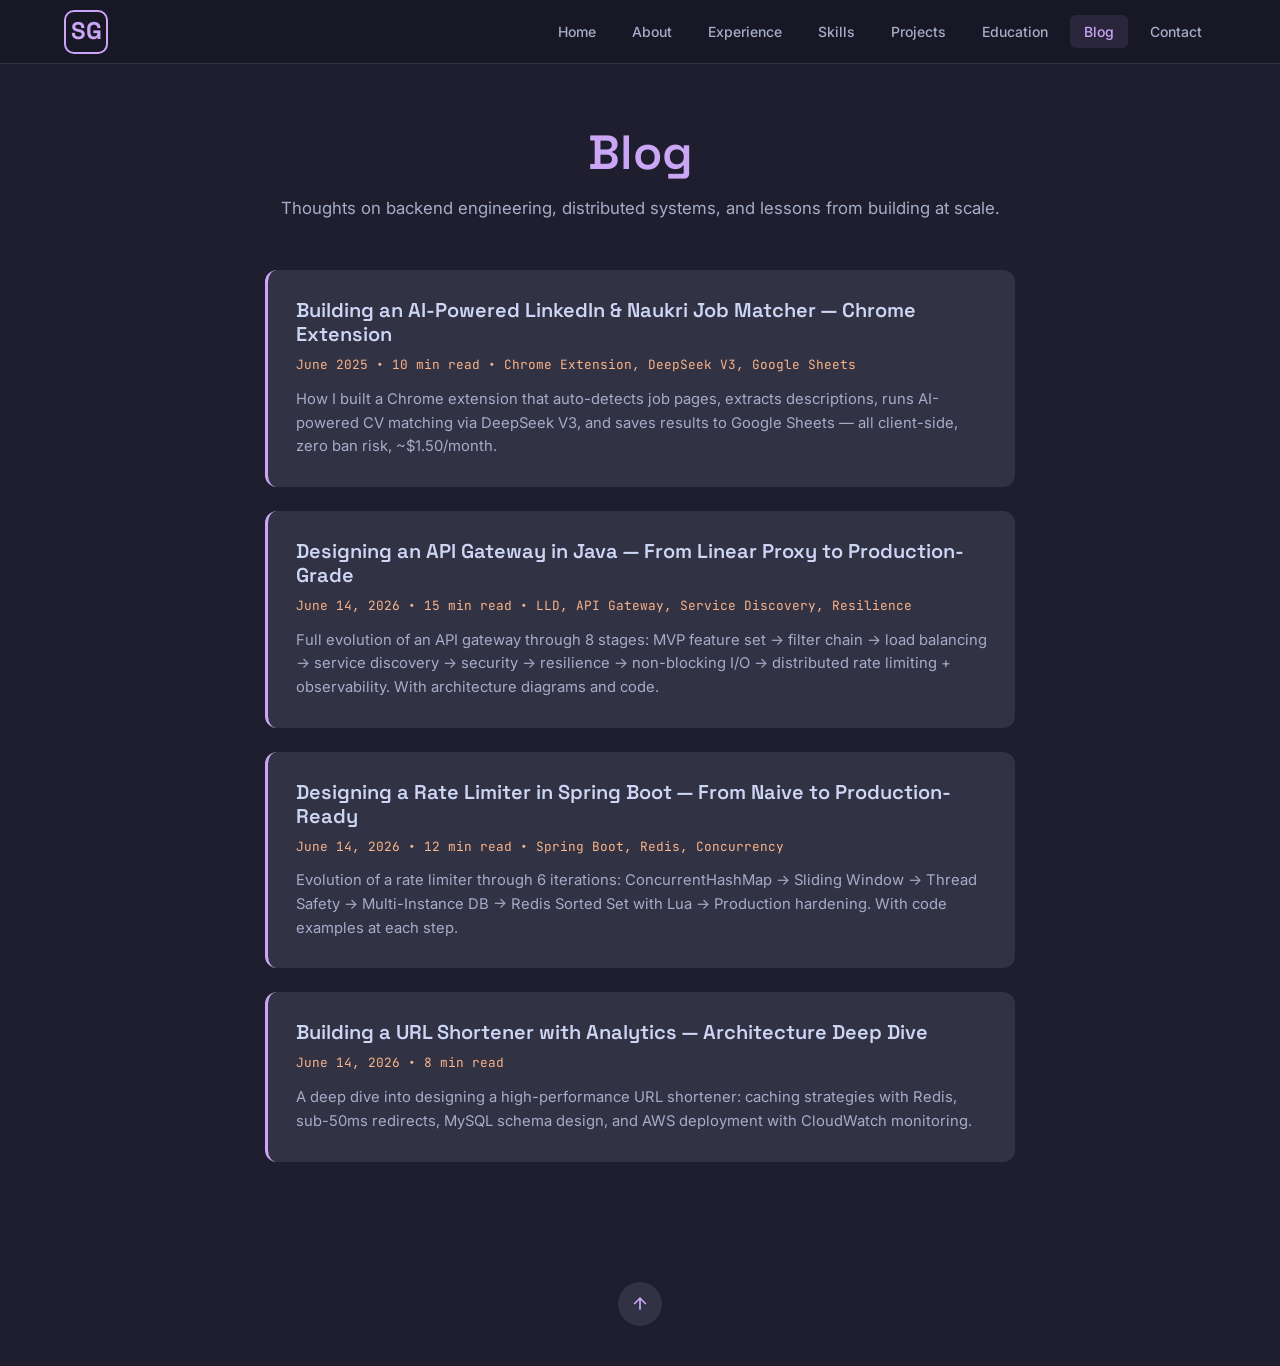
==== commit b6dd90b0: "feat: add 4th blog post — AI-Powered LinkedIn & Naukri Job Matcher Chrome Extension" ====
--- a/blogs/index.html
+++ b/blogs/index.html
@@ -46,6 +46,12 @@
             </div>
             <div class="blog-list">
 
+                <a href="/blogs/job-matcher-chrome-extension/" class="blog-post-card">
+                    <h2>Building an AI-Powered LinkedIn & Naukri Job Matcher — Chrome Extension</h2>
+                    <div class="blog-post-meta">June 2025 &bull; 10 min read &bull; Chrome Extension, DeepSeek V3, Google Sheets</div>
+                    <p>How I built a Chrome extension that auto-detects job pages, extracts descriptions, runs AI-powered CV matching via DeepSeek V3, and saves results to Google Sheets — all client-side, zero ban risk, ~$1.50/month.</p>
+                </a>
+
                 <a href="/blogs/api-gateway-design/" class="blog-post-card">
                     <h2>Designing an API Gateway in Java — From Linear Proxy to Production-Grade</h2>
                     <div class="blog-post-meta">June 14, 2026 &bull; 15 min read &bull; LLD, API Gateway, Service Discovery, Resilience</div>
